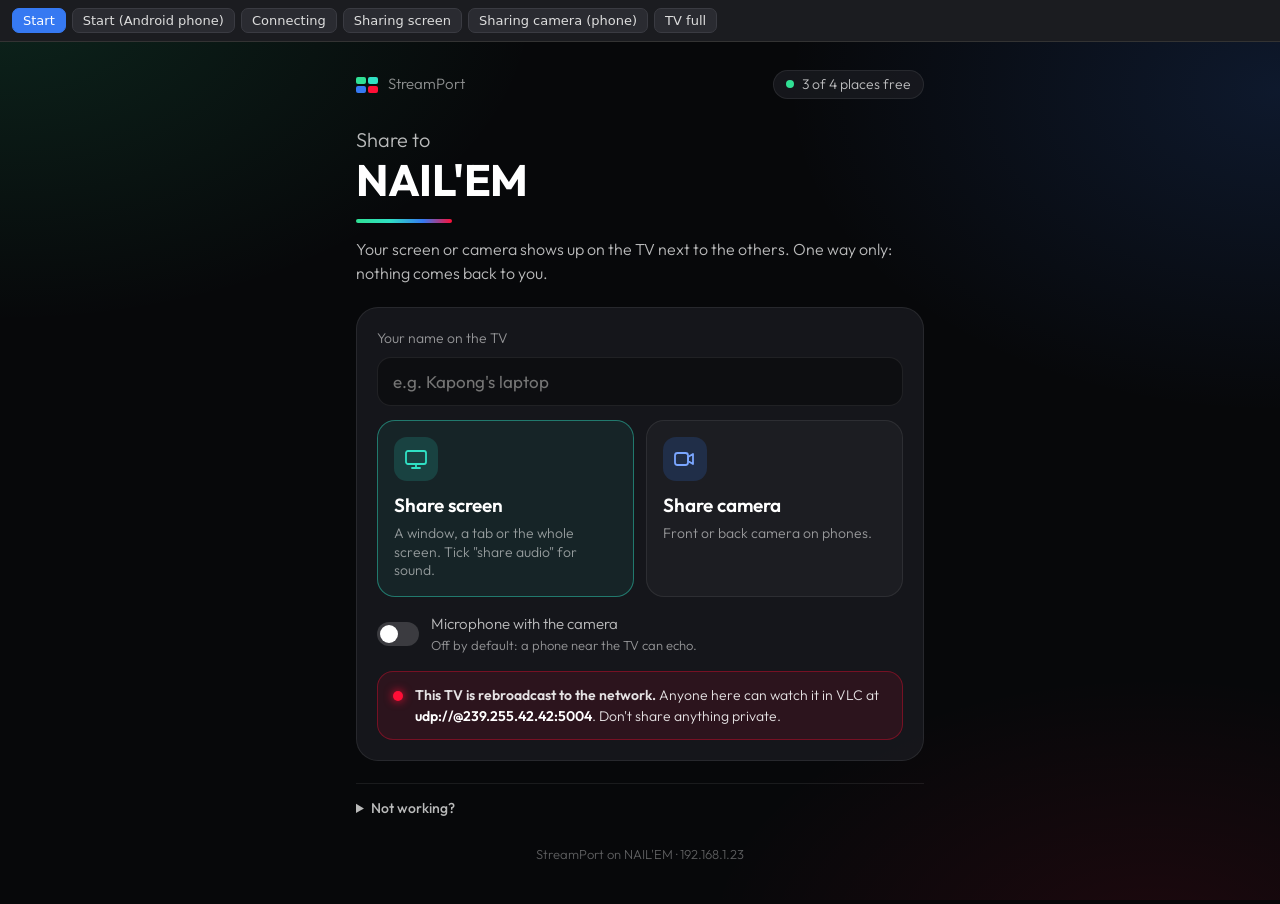
==== androidbox/mock/share/index.html @ b232d156 "Streaming Port: StreamPort receiver for Android TV boxes (androidbox/) AirPlay mirroring and browser" ====
<!doctype html>
<html lang="en">
<head>
<meta charset="utf-8">
<meta name="viewport" content="width=device-width, initial-scale=1">
<title>Share to NAIL'EM</title>
<style>
  @font-face { font-family: Outfit; src: url(outfit.ttf); font-weight: 100 900; }
  :root { --bg: #07080a; --card: rgba(26,27,32,.78); --line: rgba(255,255,255,.08); --text: #fff;
    --soft: rgba(255,255,255,.72); --muted: rgba(255,255,255,.55); --teal: #30E0C4; --green: #30E094;
    --blue: #3679F2; --red: #FF0E36; --amber: #F2C230; color-scheme: dark; }
  * { box-sizing: border-box; }
  html { background: var(--bg); }
  body { margin: 0; min-height: 100vh; color: var(--text); font: 300 16px/1.5 Outfit, system-ui, sans-serif;
    background:
      radial-gradient(60vmax 36vmax at 0% 0%, rgba(48,224,148,.13), transparent 70%),
      radial-gradient(55vmax 36vmax at 100% 10%, rgba(54,121,242,.15), transparent 70%),
      radial-gradient(50vmax 30vmax at 90% 105%, rgba(255,14,54,.09), transparent 70%), var(--bg);
    background-attachment: fixed; }
  main { max-width: 600px; margin: 0 auto; padding: 28px 16px 40px; }
  b, strong { font-weight: 600; }

  .brand { display: flex; align-items: center; gap: 10px; color: var(--muted); font-size: 15px; }
  .mark { display: grid; grid-template-columns: 1fr 1fr; gap: 2px; width: 22px; height: 16px; }
  .mark i { border-radius: 2px; } .mark i:nth-child(1) { background: var(--green); } .mark i:nth-child(2) { background: var(--teal); }
  .mark i:nth-child(3) { background: var(--blue); } .mark i:nth-child(4) { background: var(--red); }
  .places { margin-left: auto; padding: 3px 12px; border-radius: 999px; border: 1px solid var(--line); background: var(--card); font-size: 14px; color: var(--soft); }
  .places::before { content: ""; display: inline-block; width: 8px; height: 8px; border-radius: 50%; background: var(--green); margin-right: 8px; vertical-align: 1px; }
  .places.full::before { background: var(--red); }
  h1 { margin: 26px 0 0; font-weight: 300; font-size: 20px; color: var(--soft); }
  h1 span { display: block; font-weight: 700; font-size: 44px; line-height: 1.05; color: var(--text); letter-spacing: -.5px; margin-top: 2px; overflow-wrap: anywhere; }
  .rule { width: 96px; height: 4px; border-radius: 2px; margin: 16px 0 0; background: linear-gradient(90deg, #30E094, #30E0C4 35%, #3679F2 70%, #FF0E36); }
  .lead { color: var(--soft); margin: 14px 0 0; }

  .card { background: var(--card); border: 1px solid var(--line); border-radius: 22px; padding: 20px; margin-top: 22px; }
  label.field { display: block; font-size: 14px; color: var(--muted); margin-bottom: 8px; }
  input[type=text] { width: 100%; font: 400 17px Outfit, system-ui, sans-serif; color: var(--text); background: rgba(0,0,0,.35);
    border: 1px solid var(--line); border-radius: 14px; padding: 13px 15px; }
  input[type=text]:focus { outline: 2px solid var(--teal); border-color: transparent; }

  .choices { display: grid; grid-template-columns: 1fr 1fr; gap: 12px; margin-top: 14px; }
  .choices.one { grid-template-columns: 1fr; }
  .choice { text-align: left; border: 1px solid var(--line); border-radius: 18px; padding: 16px; cursor: pointer; color: var(--text);
    background: rgba(255,255,255,.03); font: inherit; display: flex; flex-direction: column; gap: 10px; transition: border-color .15s, background .15s; }
  .choice:hover { border-color: rgba(255,255,255,.22); background: rgba(255,255,255,.06); }
  .choice .ic { width: 44px; height: 44px; border-radius: 13px; display: grid; place-items: center; }
  .choice .t { display: block; font-weight: 600; font-size: 19px; }
  .choice .s { display: block; color: var(--muted); font-size: 14px; line-height: 1.35; margin-top: 4px; }
  .choice.screen .ic { background: rgba(48,224,196,.16); } .choice.camera .ic { background: rgba(54,121,242,.18); }
  .choice.screen { border-color: rgba(48,224,196,.45); background: rgba(48,224,196,.07); }

  .switch { display: flex; align-items: center; gap: 12px; margin-top: 16px; font-size: 15px; color: var(--soft); cursor: pointer; }
  .switch input { appearance: none; width: 42px; height: 24px; border-radius: 12px; background: rgba(255,255,255,.16); position: relative; margin: 0; flex: none; cursor: pointer; transition: background .15s; }
  .switch input::after { content: ""; position: absolute; top: 3px; left: 3px; width: 18px; height: 18px; border-radius: 50%; background: #fff; transition: left .15s; }
  .switch input:checked { background: var(--teal); } .switch input:checked::after { left: 21px; }
  .switch small { display: block; color: var(--muted); font-size: 13px; }

  .notice { display: flex; gap: 12px; margin-top: 16px; padding: 13px 15px; border-radius: 16px; font-size: 14px; line-height: 1.45;
    background: rgba(255,14,54,.10); border: 1px solid rgba(255,14,54,.35); color: rgba(255,255,255,.88); }
  .notice .dot { width: 10px; height: 10px; border-radius: 50%; background: var(--red); box-shadow: 0 0 10px var(--red); flex: none; margin-top: 6px; }
  .notice code { font: 600 14px Outfit, monospace; color: #fff; white-space: nowrap; }

  .tips { color: var(--muted); font-size: 14px; margin: 14px 2px 0; }

  /* live */
  .stage { position: relative; border-radius: 18px; overflow: hidden; background: #000; aspect-ratio: 16 / 9; }
  .stage.portrait { aspect-ratio: 3 / 4; width: min(100%, calc(48vh * 3 / 4)); margin: 0 auto; }
  .stage video, .stage .fake { position: absolute; inset: 0; width: 100%; height: 100%; object-fit: contain; }
  .fake { background: linear-gradient(135deg, #1b2a3a, #0d1520 60%, #1a1023); display: grid; place-items: center; color: rgba(255,255,255,.35); font-size: 14px; }
  .onair { position: absolute; left: 12px; top: 12px; padding: 4px 12px; border-radius: 999px; font-size: 13px; font-weight: 500;
    background: rgba(0,0,0,.55); backdrop-filter: blur(6px); display: flex; align-items: center; gap: 8px; }
  .onair::before { content: ""; width: 8px; height: 8px; border-radius: 50%; background: var(--green); }
  .status { display: flex; align-items: center; gap: 10px; margin-top: 16px; font-weight: 600; font-size: 18px; }
  .status::before { content: ""; width: 11px; height: 11px; border-radius: 50%; background: var(--muted); flex: none; }
  .status.ok::before { background: var(--green); box-shadow: 0 0 10px var(--green); }
  .status.wait::before { background: var(--amber); animation: pulse 1s ease-in-out infinite; }
  .status.bad::before { background: var(--red); }
  @keyframes pulse { 0%, 100% { opacity: .35; transform: scale(.8); } 50% { opacity: 1; transform: scale(1.15); } }
  .steps { display: flex; gap: 6px; margin-top: 12px; }
  .steps i { flex: 1; height: 4px; border-radius: 2px; background: rgba(255,255,255,.12); }
  .steps i.done { background: var(--teal); }
  .steps i.now { background: linear-gradient(90deg, var(--teal), rgba(48,224,196,.15)); background-size: 200% 100%; animation: sweep 1.2s linear infinite; }
  @keyframes sweep { from { background-position: 100% 0; } to { background-position: -100% 0; } }
  .detail { color: var(--muted); font-size: 14px; margin: 6px 0 0; font-variant-numeric: tabular-nums; }
  .keep { color: var(--muted); font-size: 14px; margin: 10px 0 0; }
  .row { display: flex; gap: 10px; margin-top: 16px; }
  .btn { flex: 1; border-radius: 14px; padding: 14px; font: 600 16px Outfit, system-ui, sans-serif; cursor: pointer; border: 1px solid var(--line); background: rgba(255,255,255,.05); color: var(--text); }
  .btn.stop { border-color: rgba(255,14,54,.55); background: rgba(255,14,54,.12); color: #ff6b84; }

  .message { margin-top: 16px; padding: 13px 15px; border-radius: 16px; background: rgba(255,14,54,.10); border: 1px solid rgba(255,14,54,.35); color: #ff8fa2; font-size: 15px; }

  details { margin-top: 22px; color: var(--muted); font-size: 14px; border-top: 1px solid var(--line); padding-top: 14px; }
  summary { cursor: pointer; color: var(--soft); font-weight: 500; }
  details ul { padding-left: 18px; margin: 10px 0 0; }
  footer { margin-top: 26px; color: rgba(255,255,255,.35); font-size: 13px; text-align: center; }
  @media (max-width: 520px) {
    h1 span { font-size: 38px; }
    .choices { grid-template-columns: 1fr; }
    .choice { flex-direction: row; align-items: center; gap: 14px; padding: 14px; }
    .choice .ic { flex: none; }
    .choice .t { display: block; }
    .choice > span:not(.ic) { display: block; }
  }
  @media (prefers-reduced-motion: reduce) { .status.wait::before, .steps i.now { animation: none; } }

  /* mock only */
  .mockbar { position: sticky; top: 0; z-index: 9; display: flex; gap: 6px; flex-wrap: wrap; padding: 8px 12px; background: #1b1c20; border-bottom: 1px solid #333; font: 13px system-ui; }
  .mockbar button { background: #2a2b31; color: #ddd; border: 1px solid #3a3b42; border-radius: 7px; padding: 4px 10px; cursor: pointer; font: inherit; }
  .mockbar button.on { background: #3679F2; border-color: #3679F2; color: #fff; }
  [hidden] { display: none !important; }
</style>
</head>
<body>
<div class="mockbar" id="mockbar">
  <button data-s="setup" class="on">Start</button>
  <button data-s="android">Start (Android phone)</button>
  <button data-s="connecting">Connecting</button>
  <button data-s="screen">Sharing screen</button>
  <button data-s="camera">Sharing camera (phone)</button>
  <button data-s="full">TV full</button>
</div>
<main>
  <div class="brand"><span class="mark" aria-hidden="true"><i></i><i></i><i></i><i></i></span>StreamPort
    <span class="places" id="places">3 of 4 places free</span></div>
  <h1>Share to <span>NAIL'EM</span></h1>
  <div class="rule"></div>

  <section id="setup">
    <p class="lead">Your screen or camera shows up on the TV next to the others. One way only: nothing comes back to you.</p>
    <div class="card">
      <label class="field" for="name">Your name on the TV</label>
      <input id="name" type="text" maxlength="40" placeholder="e.g. Kapong's laptop">
      <div class="choices" id="choices">
        <button class="choice screen" id="share">
          <span class="ic"><svg width="24" height="24" viewBox="0 0 24 24" fill="none" stroke="#30E0C4" stroke-width="1.8" stroke-linecap="round" stroke-linejoin="round"><rect x="2" y="4" width="20" height="13" rx="2"/><path d="M8 21h8M12 17v4"/></svg></span>
          <span><span class="t">Share screen</span>
          <span class="s">A window, a tab or the whole screen. Tick "share audio" for sound.</span></span>
        </button>
        <button class="choice camera" id="camera">
          <span class="ic"><svg width="24" height="24" viewBox="0 0 24 24" fill="none" stroke="#7AA6FF" stroke-width="1.8" stroke-linecap="round" stroke-linejoin="round"><path d="M15 10l5-3v10l-5-3z"/><rect x="2" y="6" width="13" height="12" rx="2.5"/></svg></span>
          <span><span class="t">Share camera</span>
          <span class="s">Front or back camera on phones.</span></span>
        </button>
      </div>
      <label class="switch"><input type="checkbox" id="mic"><span>Microphone with the camera<small>Off by default: a phone near the TV can echo.</small></span></label>
      <div class="notice" id="notice"><span class="dot"></span><span><b>This TV is rebroadcast to the network.</b> Anyone here can watch it in VLC at <code>udp://@239.255.42.42:5004</code>. Don't share anything private.</span></div>
    </div>
    <p class="tips" id="android-tip" hidden>Android browsers can't share the screen; the camera works. To show your phone's screen, use Cast from the quick settings.</p>
    <div class="message" id="full" hidden>All 4 places on the TV are taken. Try again when someone stops.</div>
  </section>

  <section id="live" hidden>
    <div class="card">
      <div class="stage" id="stage"><div class="fake" id="fake">Your shared screen</div><span class="onair" id="onair">On the TV</span></div>
      <div class="status wait" id="status">Connecting to NAIL'EM</div>
      <div class="steps" id="steps"><i class="done"></i><i class="now"></i><i></i></div>
      <p class="detail" id="detail"></p>
      <p class="keep">Keep this page open while you share. Closing it stops sharing.</p>
      <div class="row">
        <button class="btn" id="flip" hidden>Switch camera</button>
        <button class="btn stop">Stop sharing</button>
      </div>
    </div>
  </section>

  <details>
    <summary>Not working?</summary>
    <ul>
      <li>A "not private" warning on the first visit is expected: the TV makes its own certificate. Choose Advanced, then Proceed.</li>
      <li>iPhone and iPad: Screen Mirroring (Control Center) works best; Safari here needs iOS 27 or later.</li>
      <li>Nothing on the TV after 20 seconds? Stop, and share again.</li>
    </ul>
  </details>
  <footer>StreamPort on NAIL'EM · 192.168.1.23</footer>
</main>
<script>
  const $ = (id) => document.getElementById(id);
  function show(s) {
    document.querySelectorAll('[data-s]').forEach((b) => b.classList.toggle('on', b.dataset.s === s));
    const live = ['connecting', 'screen', 'camera'].includes(s);
    $('setup').hidden = live; $('live').hidden = !live;
    $('camera').hidden = false; $('share').hidden = s === 'android';
    $('choices').classList.toggle('one', s === 'android');
    $('android-tip').hidden = s !== 'android';
    $('full').hidden = s !== 'full';
    $('places').textContent = s === 'full' ? 'TV full' : '3 of 4 places free';
    $('places').classList.toggle('full', s === 'full');
    $('stage').classList.toggle('portrait', s === 'camera');
    $('fake').textContent = s === 'camera' ? 'Your camera' : 'Your shared screen';
    $('onair').hidden = s === 'connecting';
    $('flip').hidden = s !== 'camera';
    const st = $('status');
    if (s === 'connecting') { st.className = 'status wait'; st.textContent = 'Connecting to NAIL’EM'; $('steps').hidden = false; $('detail').textContent = ''; }
    else { st.className = 'status ok'; st.textContent = 'On the TV now'; $('steps').hidden = true;
      $('detail').textContent = s === 'camera' ? '720×960 · 30 fps · 2.1 Mb/s' : '1280×720 · 30 fps · 3.4 Mb/s'; }
  }
  document.querySelectorAll('[data-s]').forEach((b) => b.addEventListener('click', () => show(b.dataset.s)));
  show(new URLSearchParams(location.search).get('state') || 'setup');
  if (window.self !== window.top) $('mockbar').hidden = true;
</script>
</body>
</html>
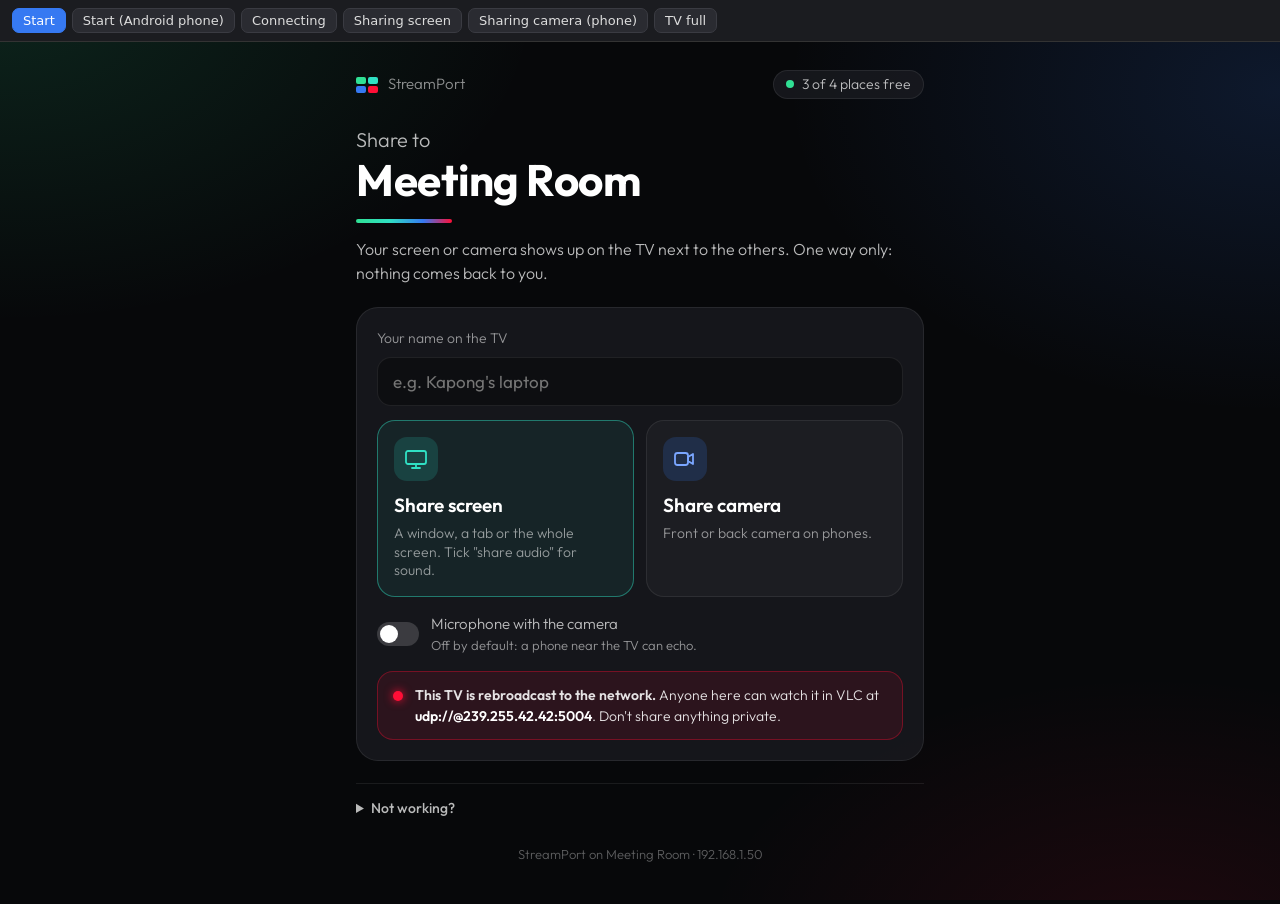
==== commit 22573218: "Describe it for any meeting room or classroom TV, not one lab - READMEs, SECURITY.md and comments: n" ====
--- a/androidbox/mock/share/index.html
+++ b/androidbox/mock/share/index.html
@@ -3,7 +3,7 @@
 <head>
 <meta charset="utf-8">
 <meta name="viewport" content="width=device-width, initial-scale=1">
-<title>Share to NAIL'EM</title>
+<title>Share to Meeting Room</title>
 <style>
   @font-face { font-family: Outfit; src: url(outfit.ttf); font-weight: 100 900; }
   :root { --bg: #07080a; --card: rgba(26,27,32,.78); --line: rgba(255,255,255,.08); --text: #fff;
@@ -122,7 +122,7 @@
 <main>
   <div class="brand"><span class="mark" aria-hidden="true"><i></i><i></i><i></i><i></i></span>StreamPort
     <span class="places" id="places">3 of 4 places free</span></div>
-  <h1>Share to <span>NAIL'EM</span></h1>
+  <h1>Share to <span>Meeting Room</span></h1>
   <div class="rule"></div>
 
   <section id="setup">
@@ -152,7 +152,7 @@
   <section id="live" hidden>
     <div class="card">
       <div class="stage" id="stage"><div class="fake" id="fake">Your shared screen</div><span class="onair" id="onair">On the TV</span></div>
-      <div class="status wait" id="status">Connecting to NAIL'EM</div>
+      <div class="status wait" id="status">Connecting to Meeting Room</div>
       <div class="steps" id="steps"><i class="done"></i><i class="now"></i><i></i></div>
       <p class="detail" id="detail"></p>
       <p class="keep">Keep this page open while you share. Closing it stops sharing.</p>
@@ -171,7 +171,7 @@
       <li>Nothing on the TV after 20 seconds? Stop, and share again.</li>
     </ul>
   </details>
-  <footer>StreamPort on NAIL'EM · 192.168.1.23</footer>
+  <footer>StreamPort on Meeting Room · 192.168.1.50</footer>
 </main>
 <script>
   const $ = (id) => document.getElementById(id);
@@ -190,7 +190,7 @@
     $('onair').hidden = s === 'connecting';
     $('flip').hidden = s !== 'camera';
     const st = $('status');
-    if (s === 'connecting') { st.className = 'status wait'; st.textContent = 'Connecting to NAIL’EM'; $('steps').hidden = false; $('detail').textContent = ''; }
+    if (s === 'connecting') { st.className = 'status wait'; st.textContent = 'Connecting to Meeting Room'; $('steps').hidden = false; $('detail').textContent = ''; }
     else { st.className = 'status ok'; st.textContent = 'On the TV now'; $('steps').hidden = true;
       $('detail').textContent = s === 'camera' ? '720×960 · 30 fps · 2.1 Mb/s' : '1280×720 · 30 fps · 3.4 Mb/s'; }
   }
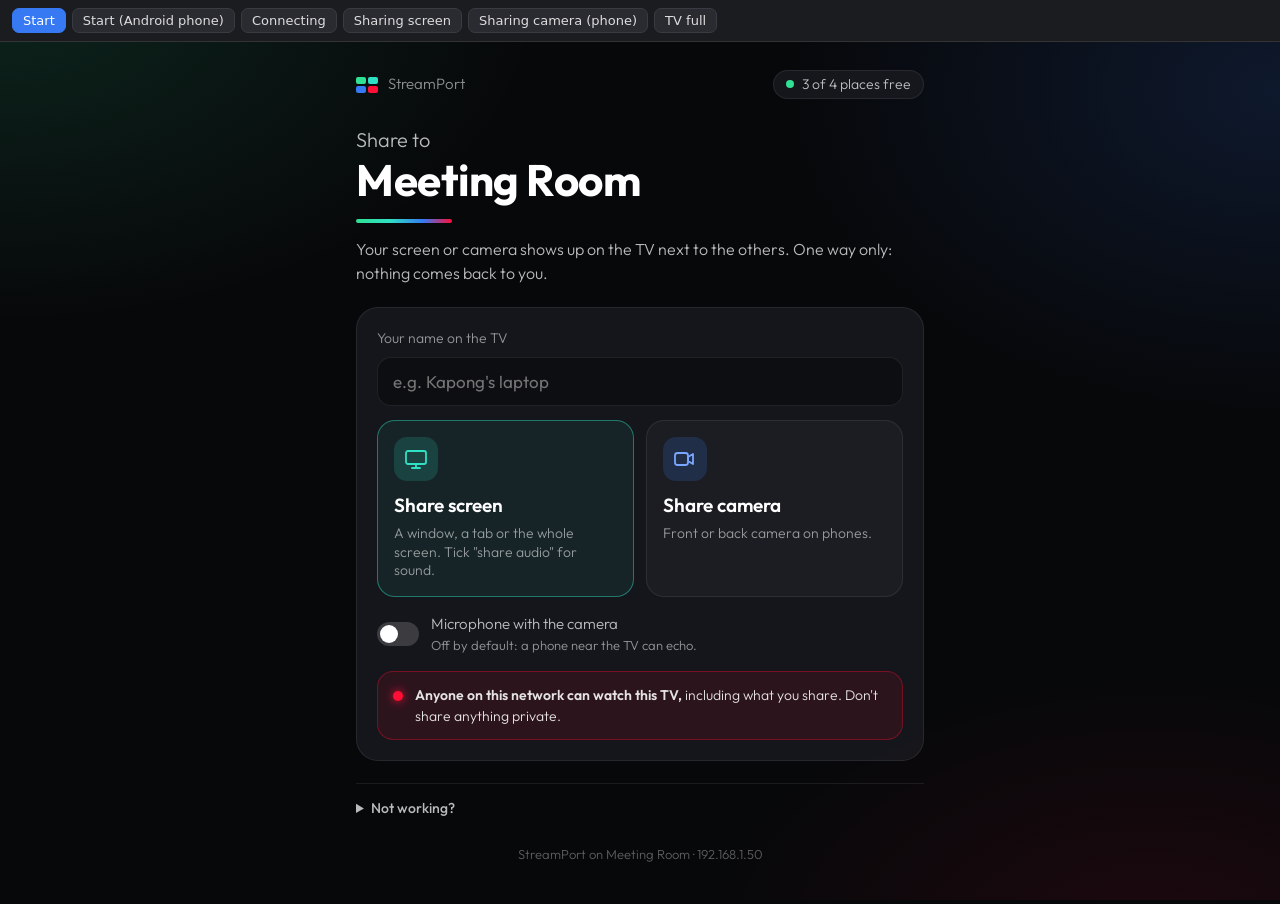
==== commit b06bc5da: "Remove the UDP multicast rebroadcast; the encoder now runs only for WHEP viewers (#8 stage 2) The Me" ====
--- a/androidbox/mock/share/index.html
+++ b/androidbox/mock/share/index.html
@@ -58,7 +58,6 @@
   .notice { display: flex; gap: 12px; margin-top: 16px; padding: 13px 15px; border-radius: 16px; font-size: 14px; line-height: 1.45;
     background: rgba(255,14,54,.10); border: 1px solid rgba(255,14,54,.35); color: rgba(255,255,255,.88); }
   .notice .dot { width: 10px; height: 10px; border-radius: 50%; background: var(--red); box-shadow: 0 0 10px var(--red); flex: none; margin-top: 6px; }
-  .notice code { font: 600 14px Outfit, monospace; color: #fff; white-space: nowrap; }
 
   .tips { color: var(--muted); font-size: 14px; margin: 14px 2px 0; }
 
@@ -143,7 +142,7 @@
         </button>
       </div>
       <label class="switch"><input type="checkbox" id="mic"><span>Microphone with the camera<small>Off by default: a phone near the TV can echo.</small></span></label>
-      <div class="notice" id="notice"><span class="dot"></span><span><b>This TV is rebroadcast to the network.</b> Anyone here can watch it in VLC at <code>udp://@239.255.42.42:5004</code>. Don't share anything private.</span></div>
+      <div class="notice" id="notice"><span class="dot"></span><span><b>Anyone on this network can watch this TV,</b> including what you share. Don't share anything private.</span></div>
     </div>
     <p class="tips" id="android-tip" hidden>Android browsers can't share the screen; the camera works. To show your phone's screen, use Cast from the quick settings.</p>
     <div class="message" id="full" hidden>All 4 places on the TV are taken. Try again when someone stops.</div>
